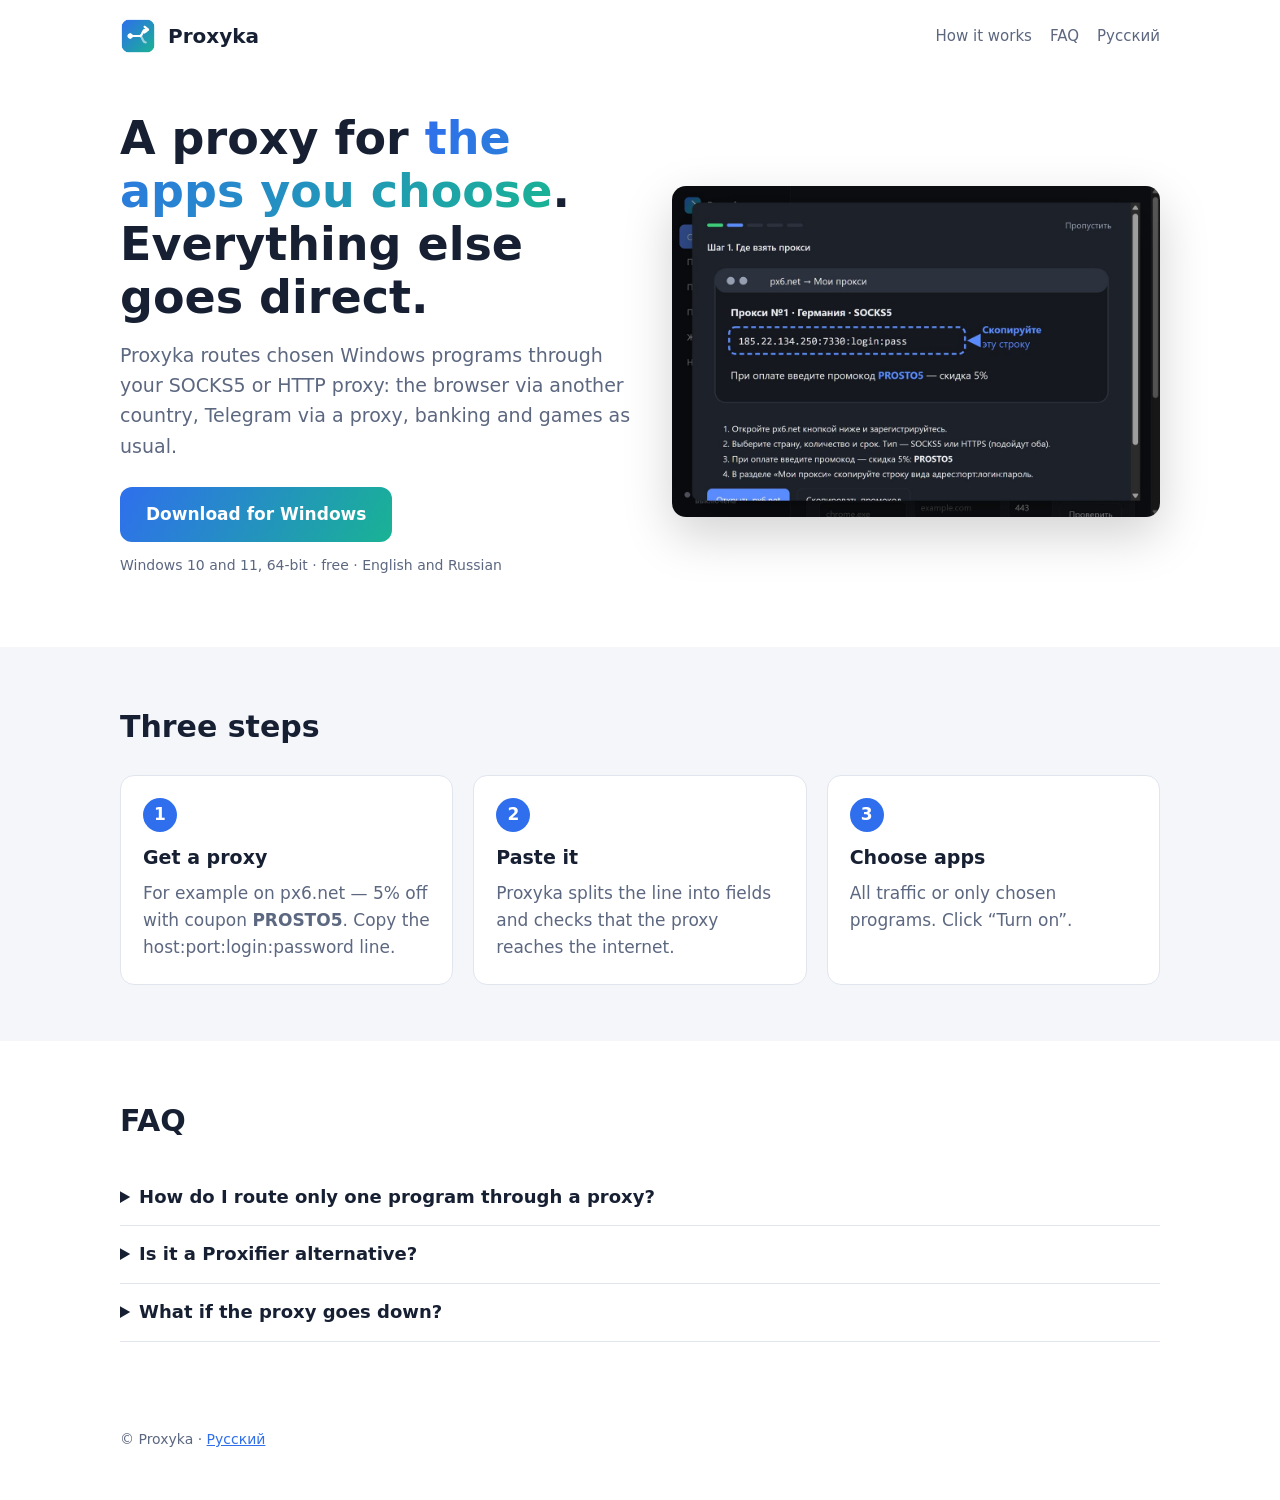
==== docs/en/index.html @ 25ec3d30 "Proxyka downloads, update feed and website Co-Authored-By: Claude Opus 5.5 <noreply@anthropic.com>" ====
<!doctype html>
<html lang="en">
<head>
  <meta charset="utf-8">
  <meta name="viewport" content="width=device-width, initial-scale=1">
  <title>Proxyka — route chosen Windows apps through a proxy (SOCKS5, HTTP)</title>
  <meta name="description" content="Proxyka sends chosen Windows programs through your SOCKS5 or HTTP proxy and leaves the rest direct. Rules by app, domain and port, leak protection, backup proxy. A simple Proxifier alternative.">
  <link rel="canonical" href="https://dartygad.github.io/proxyka-releases/en/">
  <link rel="alternate" hreflang="ru" href="https://dartygad.github.io/proxyka-releases/">
  <link rel="alternate" hreflang="en" href="https://dartygad.github.io/proxyka-releases/en/">
  <link rel="icon" href="../img/favicon.png">
  <meta property="og:title" content="Proxyka — route chosen Windows apps through a proxy">
  <meta property="og:description" content="The apps you choose go via your proxy, the rest go direct. Two-minute setup.">
  <meta property="og:image" content="https://dartygad.github.io/proxyka-releases/img/shot-buy.jpg">
  <link rel="stylesheet" href="../site.css">
  <script type="application/ld+json">
  {
    "@context": "https://schema.org",
    "@type": "SoftwareApplication",
    "name": "Proxyka",
    "operatingSystem": "Windows 10, Windows 11",
    "applicationCategory": "NetworkingApplication",
    "description": "A Windows app that routes chosen programs through SOCKS5 or HTTP proxies by rules.",
    "offers": { "@type": "Offer", "price": "0", "priceCurrency": "USD" },
    "downloadUrl": "https://github.com/dartygad/proxyka-releases/releases/latest"
  }
  </script>
</head>
<body>
  <div class="wrap">
    <header class="top">
      <img src="../img/logo.png" alt="">
      <span class="brand">Proxyka</span>
      <nav><a href="#how">How it works</a><a href="#faq">FAQ</a><a href="../">Русский</a></nav>
    </header>
    <div class="hero">
      <div>
        <h1>A proxy for <span>the apps you choose</span>. Everything else goes direct.</h1>
        <p class="lead">Proxyka routes chosen Windows programs through your SOCKS5 or HTTP proxy: the browser via another country, Telegram via a proxy, banking and games as usual.</p>
        <a class="btn primary" href="https://github.com/dartygad/proxyka-releases/releases/latest">Download for Windows</a>
        <p class="note">Windows 10 and 11, 64-bit · free · English and Russian</p>
      </div>
      <img src="../img/shot-buy.jpg" alt="Proxyka first-run wizard" width="1200" height="814">
    </div>
  </div>
  <section class="soft" id="how">
    <div class="wrap">
      <h2>Three steps</h2>
      <div class="grid3">
        <div class="card"><div class="step-num">1</div><h3>Get a proxy</h3><p>For example on px6.net — 5% off with coupon <b>PROSTO5</b>. Copy the host:port:login:password line.</p></div>
        <div class="card"><div class="step-num">2</div><h3>Paste it</h3><p>Proxyka splits the line into fields and checks that the proxy reaches the internet.</p></div>
        <div class="card"><div class="step-num">3</div><h3>Choose apps</h3><p>All traffic or only chosen programs. Click “Turn on”.</p></div>
      </div>
    </div>
  </section>
  <section id="faq">
    <div class="wrap">
      <h2>FAQ</h2>
      <details><summary>How do I route only one program through a proxy?</summary><p>Add your proxy, open “Programs” and click “Via proxy” next to the program. Everything else stays direct.</p></details>
      <details><summary>Is it a Proxifier alternative?</summary><p>Yes — it solves the same task with a simpler setup, a wizard and px6.net import.</p></details>
      <details><summary>What if the proxy goes down?</summary><p>You choose: block the connection (no leaks), go direct, or switch to a backup proxy.</p></details>
    </div>
  </section>
  <footer><div class="wrap">© Proxyka · <a href="../">Русский</a></div></footer>
</body>
</html>
---- docs/site.css ----
:root {
  --bg: #ffffff; --soft: #f4f6fa; --text: #172033; --muted: #5c6780; --line: #e1e5ee;
  --accent: #2f6fed; --accent2: #19b394; --radius: 14px;
}
@media (prefers-color-scheme: dark) {
  :root { --bg: #12151b; --soft: #1a1f28; --text: #e8ebf1; --muted: #9aa3b5; --line: #2a303b; --accent: #5b8cff; }
}
* { box-sizing: border-box; }
html { scroll-behavior: smooth; }
body { margin: 0; background: var(--bg); color: var(--text); font: 17px/1.6 "Segoe UI", system-ui, -apple-system, sans-serif; }
a { color: var(--accent); }
.wrap { max-width: 1080px; margin: 0 auto; padding: 0 20px; }
header.top { display: flex; align-items: center; gap: 12px; padding: 18px 0; }
header.top img { width: 36px; height: 36px; }
header.top .brand { font-weight: 700; font-size: 20px; }
header.top nav { margin-left: auto; display: flex; gap: 18px; font-size: 15px; }
header.top nav a { color: var(--muted); text-decoration: none; }
.hero { display: grid; grid-template-columns: 1.05fr 1fr; gap: 40px; align-items: center; padding: 40px 0 56px; }
.hero h1 { font-size: clamp(30px, 4.4vw, 46px); line-height: 1.15; margin: 0 0 16px; }
.hero h1 span { background: linear-gradient(120deg, var(--accent), var(--accent2)); -webkit-background-clip: text; background-clip: text; color: transparent; }
.hero p.lead { font-size: 19px; color: var(--muted); margin: 0 0 26px; }
.hero img { width: 100%; height: auto; border-radius: var(--radius); box-shadow: 0 18px 50px rgba(0, 0, 0, .18); }
.btn { display: inline-block; padding: 14px 26px; border-radius: 12px; font-weight: 600; text-decoration: none; }
.btn.primary { background: linear-gradient(120deg, var(--accent), var(--accent2)); color: #fff; }
.btn.ghost { border: 1px solid var(--line); color: var(--text); margin-left: 10px; }
.note { font-size: 14px; color: var(--muted); margin-top: 12px; }
section { padding: 56px 0; }
section.soft { background: var(--soft); }
h2 { font-size: 30px; margin: 0 0 24px; }
.grid3 { display: grid; grid-template-columns: repeat(3, 1fr); gap: 20px; }
.card { background: var(--bg); border: 1px solid var(--line); border-radius: var(--radius); padding: 22px; }
.card h3 { margin: 0 0 8px; font-size: 19px; }
.card p { margin: 0; color: var(--muted); }
.step-num { width: 34px; height: 34px; border-radius: 50%; display: grid; place-items: center; font-weight: 700; color: #fff; background: var(--accent); margin-bottom: 10px; }
.shots { display: grid; grid-template-columns: 1fr 1fr; gap: 20px; }
.shots figure { margin: 0; }
.shots img { width: 100%; height: auto; border-radius: var(--radius); border: 1px solid var(--line); }
.shots figcaption { color: var(--muted); font-size: 15px; margin-top: 8px; }
.promo { display: flex; gap: 20px; align-items: center; justify-content: space-between; border-radius: var(--radius); padding: 26px 28px; color: #fff; background: linear-gradient(120deg, var(--accent), var(--accent2)); }
.promo b.code { font-size: 22px; letter-spacing: .06em; background: rgba(255, 255, 255, .18); padding: 4px 12px; border-radius: 8px; }
.promo .btn { background: #fff; color: #172033; }
details { border-bottom: 1px solid var(--line); padding: 14px 0; }
details summary { cursor: pointer; font-weight: 600; font-size: 18px; }
details p { color: var(--muted); margin: 10px 0 0; }
table.cmp { width: 100%; border-collapse: collapse; }
table.cmp th, table.cmp td { text-align: left; padding: 10px 12px; border-bottom: 1px solid var(--line); }
footer { padding: 30px 0 50px; color: var(--muted); font-size: 14px; }
@media (max-width: 860px) {
  .hero, .shots, .grid3 { grid-template-columns: 1fr; }
  header.top nav { display: none; }
  .promo { flex-direction: column; align-items: flex-start; }
  .btn.ghost { margin: 10px 0 0; }
}
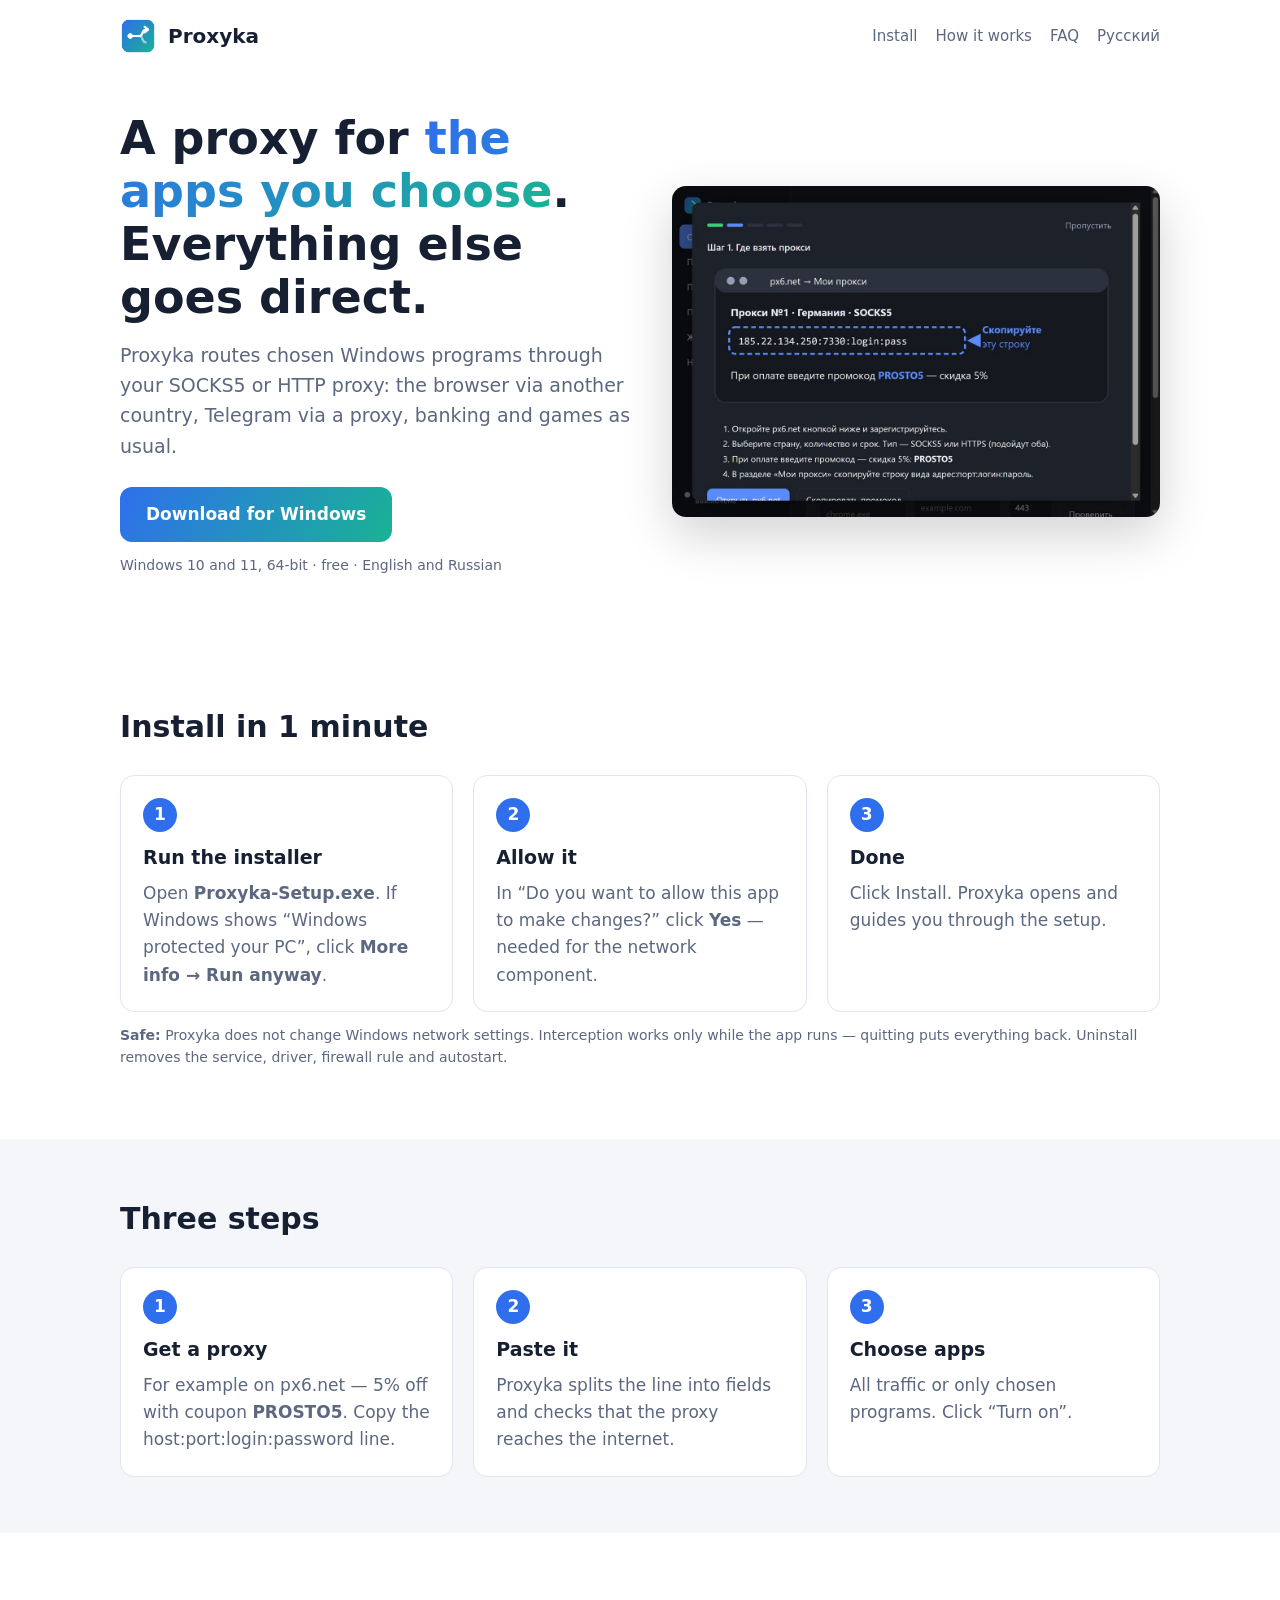
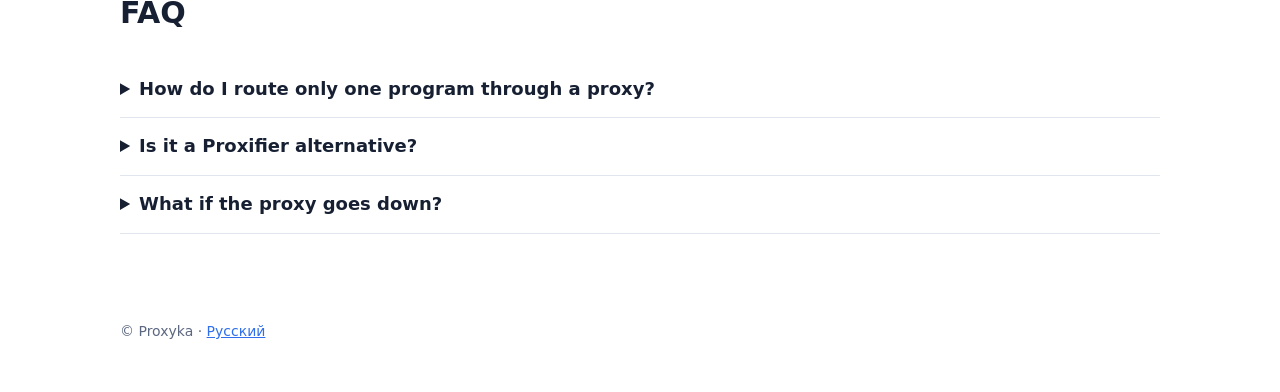
==== commit b7b87cb7: "Install guide, stable download link, site install section Co-Authored-By: Claude Opus 5.5 <noreply@a" ====
--- a/docs/en/index.html
+++ b/docs/en/index.html
@@ -1,66 +1,78 @@
-<!doctype html>
-<html lang="en">
-<head>
-  <meta charset="utf-8">
-  <meta name="viewport" content="width=device-width, initial-scale=1">
-  <title>Proxyka — route chosen Windows apps through a proxy (SOCKS5, HTTP)</title>
-  <meta name="description" content="Proxyka sends chosen Windows programs through your SOCKS5 or HTTP proxy and leaves the rest direct. Rules by app, domain and port, leak protection, backup proxy. A simple Proxifier alternative.">
-  <link rel="canonical" href="https://dartygad.github.io/proxyka-releases/en/">
-  <link rel="alternate" hreflang="ru" href="https://dartygad.github.io/proxyka-releases/">
-  <link rel="alternate" hreflang="en" href="https://dartygad.github.io/proxyka-releases/en/">
-  <link rel="icon" href="../img/favicon.png">
-  <meta property="og:title" content="Proxyka — route chosen Windows apps through a proxy">
-  <meta property="og:description" content="The apps you choose go via your proxy, the rest go direct. Two-minute setup.">
-  <meta property="og:image" content="https://dartygad.github.io/proxyka-releases/img/shot-buy.jpg">
-  <link rel="stylesheet" href="../site.css">
-  <script type="application/ld+json">
-  {
-    "@context": "https://schema.org",
-    "@type": "SoftwareApplication",
-    "name": "Proxyka",
-    "operatingSystem": "Windows 10, Windows 11",
-    "applicationCategory": "NetworkingApplication",
-    "description": "A Windows app that routes chosen programs through SOCKS5 or HTTP proxies by rules.",
-    "offers": { "@type": "Offer", "price": "0", "priceCurrency": "USD" },
-    "downloadUrl": "https://github.com/dartygad/proxyka-releases/releases/latest"
-  }
-  </script>
-</head>
-<body>
-  <div class="wrap">
-    <header class="top">
-      <img src="../img/logo.png" alt="">
-      <span class="brand">Proxyka</span>
-      <nav><a href="#how">How it works</a><a href="#faq">FAQ</a><a href="../">Русский</a></nav>
-    </header>
-    <div class="hero">
-      <div>
-        <h1>A proxy for <span>the apps you choose</span>. Everything else goes direct.</h1>
-        <p class="lead">Proxyka routes chosen Windows programs through your SOCKS5 or HTTP proxy: the browser via another country, Telegram via a proxy, banking and games as usual.</p>
-        <a class="btn primary" href="https://github.com/dartygad/proxyka-releases/releases/latest">Download for Windows</a>
-        <p class="note">Windows 10 and 11, 64-bit · free · English and Russian</p>
-      </div>
-      <img src="../img/shot-buy.jpg" alt="Proxyka first-run wizard" width="1200" height="814">
-    </div>
-  </div>
-  <section class="soft" id="how">
-    <div class="wrap">
-      <h2>Three steps</h2>
-      <div class="grid3">
-        <div class="card"><div class="step-num">1</div><h3>Get a proxy</h3><p>For example on px6.net — 5% off with coupon <b>PROSTO5</b>. Copy the host:port:login:password line.</p></div>
-        <div class="card"><div class="step-num">2</div><h3>Paste it</h3><p>Proxyka splits the line into fields and checks that the proxy reaches the internet.</p></div>
-        <div class="card"><div class="step-num">3</div><h3>Choose apps</h3><p>All traffic or only chosen programs. Click “Turn on”.</p></div>
-      </div>
-    </div>
-  </section>
-  <section id="faq">
-    <div class="wrap">
-      <h2>FAQ</h2>
-      <details><summary>How do I route only one program through a proxy?</summary><p>Add your proxy, open “Programs” and click “Via proxy” next to the program. Everything else stays direct.</p></details>
-      <details><summary>Is it a Proxifier alternative?</summary><p>Yes — it solves the same task with a simpler setup, a wizard and px6.net import.</p></details>
-      <details><summary>What if the proxy goes down?</summary><p>You choose: block the connection (no leaks), go direct, or switch to a backup proxy.</p></details>
-    </div>
-  </section>
-  <footer><div class="wrap">© Proxyka · <a href="../">Русский</a></div></footer>
-</body>
-</html>
+<!doctype html>
+<html lang="en">
+<head>
+  <meta charset="utf-8">
+  <meta name="viewport" content="width=device-width, initial-scale=1">
+  <title>Proxyka — route chosen Windows apps through a proxy (SOCKS5, HTTP)</title>
+  <meta name="description" content="Proxyka sends chosen Windows programs through your SOCKS5 or HTTP proxy and leaves the rest direct. Rules by app, domain and port, leak protection, backup proxy. A simple Proxifier alternative.">
+  <link rel="canonical" href="https://dartygad.github.io/proxyka-releases/en/">
+  <link rel="alternate" hreflang="ru" href="https://dartygad.github.io/proxyka-releases/">
+  <link rel="alternate" hreflang="en" href="https://dartygad.github.io/proxyka-releases/en/">
+  <link rel="icon" href="../img/favicon.png">
+  <meta property="og:title" content="Proxyka — route chosen Windows apps through a proxy">
+  <meta property="og:description" content="The apps you choose go via your proxy, the rest go direct. Two-minute setup.">
+  <meta property="og:image" content="https://dartygad.github.io/proxyka-releases/img/shot-buy.jpg">
+  <link rel="stylesheet" href="../site.css">
+  <script type="application/ld+json">
+  {
+    "@context": "https://schema.org",
+    "@type": "SoftwareApplication",
+    "name": "Proxyka",
+    "operatingSystem": "Windows 10, Windows 11",
+    "applicationCategory": "NetworkingApplication",
+    "description": "A Windows app that routes chosen programs through SOCKS5 or HTTP proxies by rules.",
+    "offers": { "@type": "Offer", "price": "0", "priceCurrency": "USD" },
+    "downloadUrl": "https://github.com/dartygad/proxyka-releases/releases/latest/download/Proxyka-Setup.exe"
+  }
+  </script>
+</head>
+<body>
+  <div class="wrap">
+    <header class="top">
+      <img src="../img/logo.png" alt="">
+      <span class="brand">Proxyka</span>
+      <nav><a href="#install">Install</a><a href="#how">How it works</a><a href="#faq">FAQ</a><a href="../">Русский</a></nav>
+    </header>
+    <div class="hero">
+      <div>
+        <h1>A proxy for <span>the apps you choose</span>. Everything else goes direct.</h1>
+        <p class="lead">Proxyka routes chosen Windows programs through your SOCKS5 or HTTP proxy: the browser via another country, Telegram via a proxy, banking and games as usual.</p>
+        <a class="btn primary" href="https://github.com/dartygad/proxyka-releases/releases/latest/download/Proxyka-Setup.exe">Download for Windows</a>
+        <p class="note">Windows 10 and 11, 64-bit · free · English and Russian</p>
+      </div>
+      <img src="../img/shot-buy.jpg" alt="Proxyka first-run wizard" width="1200" height="814">
+    </div>
+  </div>
+  <section id="install">
+    <div class="wrap">
+      <h2>Install in 1 minute</h2>
+      <div class="grid3">
+        <div class="card"><div class="step-num">1</div><h3>Run the installer</h3><p>Open <b>Proxyka-Setup.exe</b>. If Windows shows “Windows protected your PC”, click <b>More info → Run anyway</b>.</p></div>
+        <div class="card"><div class="step-num">2</div><h3>Allow it</h3><p>In “Do you want to allow this app to make changes?” click <b>Yes</b> — needed for the network component.</p></div>
+        <div class="card"><div class="step-num">3</div><h3>Done</h3><p>Click Install. Proxyka opens and guides you through the setup.</p></div>
+      </div>
+      <p class="note"><b>Safe:</b> Proxyka does not change Windows network settings. Interception works only while the app runs — quitting puts everything back. Uninstall removes the service, driver, firewall rule and autostart.</p>
+    </div>
+  </section>
+
+  <section class="soft" id="how">
+    <div class="wrap">
+      <h2>Three steps</h2>
+      <div class="grid3">
+        <div class="card"><div class="step-num">1</div><h3>Get a proxy</h3><p>For example on px6.net — 5% off with coupon <b>PROSTO5</b>. Copy the host:port:login:password line.</p></div>
+        <div class="card"><div class="step-num">2</div><h3>Paste it</h3><p>Proxyka splits the line into fields and checks that the proxy reaches the internet.</p></div>
+        <div class="card"><div class="step-num">3</div><h3>Choose apps</h3><p>All traffic or only chosen programs. Click “Turn on”.</p></div>
+      </div>
+    </div>
+  </section>
+  <section id="faq">
+    <div class="wrap">
+      <h2>FAQ</h2>
+      <details><summary>How do I route only one program through a proxy?</summary><p>Add your proxy, open “Programs” and click “Via proxy” next to the program. Everything else stays direct.</p></details>
+      <details><summary>Is it a Proxifier alternative?</summary><p>Yes — it solves the same task with a simpler setup, a wizard and px6.net import.</p></details>
+      <details><summary>What if the proxy goes down?</summary><p>You choose: block the connection (no leaks), go direct, or switch to a backup proxy.</p></details>
+    </div>
+  </section>
+  <footer><div class="wrap">© Proxyka · <a href="../">Русский</a></div></footer>
+</body>
+</html>
